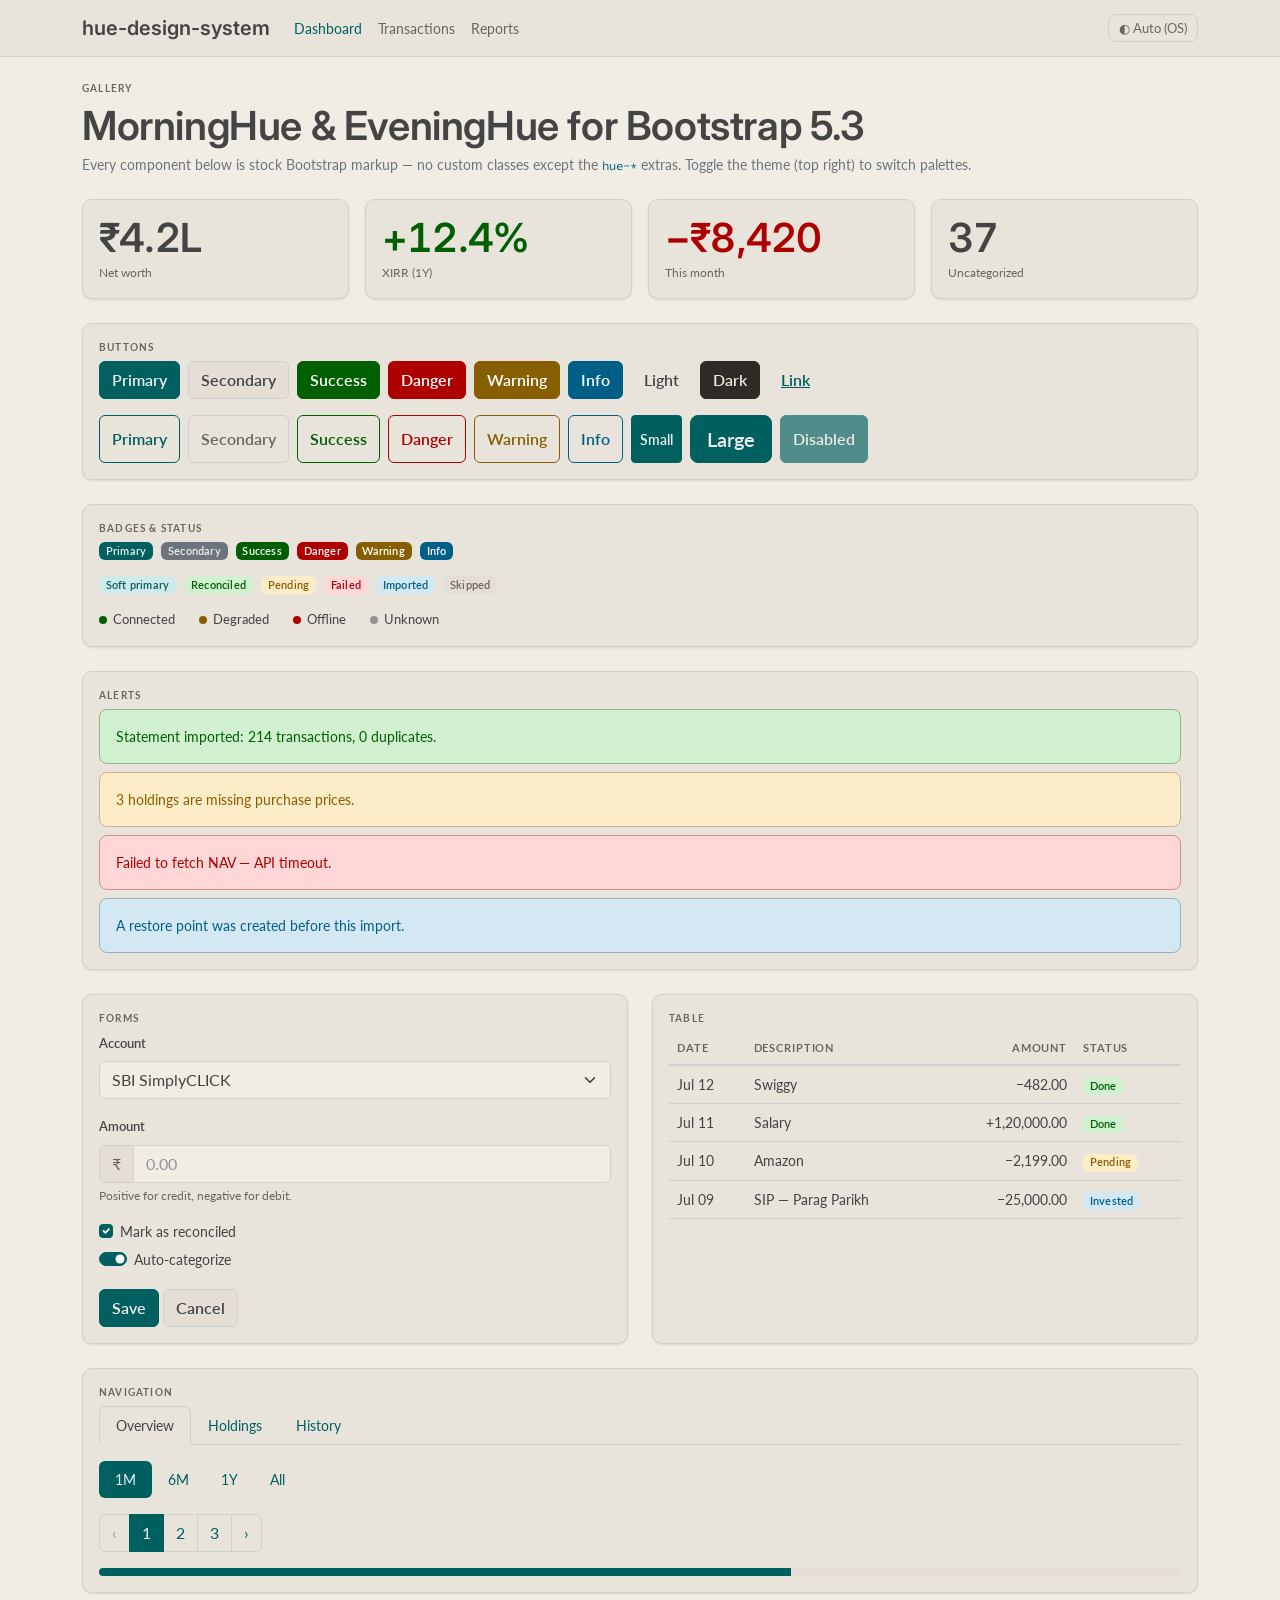
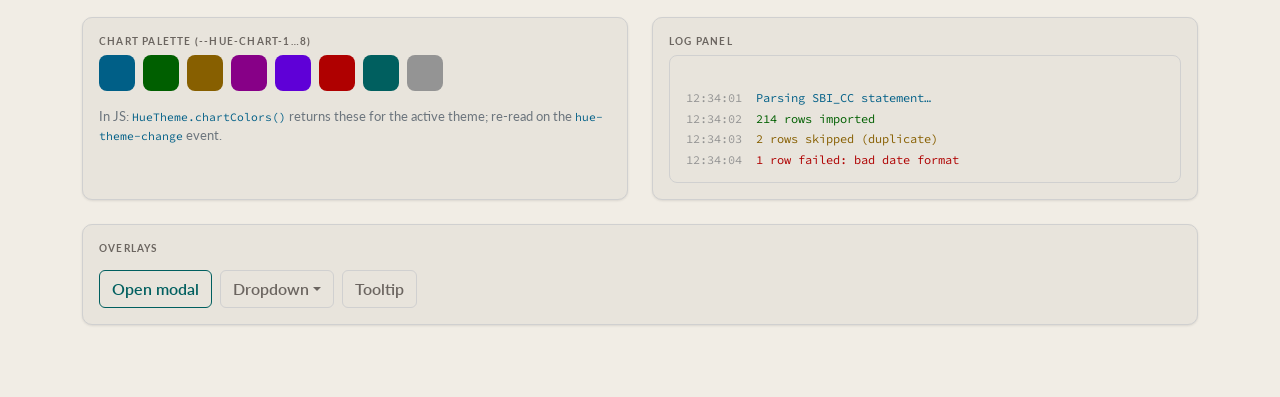
==== docs/demo.html @ 6a841408 "Initial release: MorningHue + EveningHue design system for Bootstrap 5.3 One-file re-skin (css/hue.c" ====
<!DOCTYPE html>
<html lang="en" data-bs-theme="light">
<head>
<meta charset="UTF-8">
<meta name="viewport" content="width=device-width, initial-scale=1.0">
<title>hue-design-system — component gallery</title>
<script>
  (function(){var s=localStorage.getItem("hue-theme"),d=matchMedia("(prefers-color-scheme: dark)").matches;
  document.documentElement.setAttribute("data-bs-theme",(s==="light"||s==="dark")?s:(d?"dark":"light"));})();
</script>
<link rel="preconnect" href="https://fonts.googleapis.com">
<link rel="preconnect" href="https://fonts.gstatic.com" crossorigin>
<link href="https://fonts.googleapis.com/css2?family=Inter:wght@400;500;600;700&family=Lato:wght@300;400;600;700&family=Source+Code+Pro:wght@400;500;600&display=swap" rel="stylesheet">
<link href="https://cdn.jsdelivr.net/npm/bootstrap@5.3.2/dist/css/bootstrap.min.css" rel="stylesheet">
<link rel="stylesheet" href="../css/hue.css">
</head>
<body>

<nav class="navbar navbar-expand-lg sticky-top" style="background: var(--hue-surface)">
  <div class="container">
    <a class="navbar-brand" href="#">hue-design-system</a>
    <ul class="navbar-nav me-auto">
      <li class="nav-item"><a class="nav-link active" href="#">Dashboard</a></li>
      <li class="nav-item"><a class="nav-link" href="#">Transactions</a></li>
      <li class="nav-item"><a class="nav-link" href="#">Reports</a></li>
    </ul>
    <button class="hue-theme-toggle" data-hue-toggle></button>
  </div>
</nav>

<main class="container py-4">

  <p class="hue-label">Gallery</p>
  <h1 class="mb-1">MorningHue &amp; EveningHue for Bootstrap 5.3</h1>
  <p class="text-secondary mb-4">Every component below is stock Bootstrap markup — no custom classes except the <code>hue-*</code> extras. Toggle the theme (top right) to switch palettes.</p>

  <!-- KPI stats -->
  <div class="row g-3 mb-4">
    <div class="col-6 col-md-3"><div class="card p-3 hue-stat">
      <span class="hue-stat-num">₹4.2L</span><span class="hue-stat-label">Net worth</span>
    </div></div>
    <div class="col-6 col-md-3"><div class="card p-3 hue-stat">
      <span class="hue-stat-num text-success">+12.4%</span><span class="hue-stat-label">XIRR (1Y)</span>
    </div></div>
    <div class="col-6 col-md-3"><div class="card p-3 hue-stat">
      <span class="hue-stat-num text-danger">−₹8,420</span><span class="hue-stat-label">This month</span>
    </div></div>
    <div class="col-6 col-md-3"><div class="card p-3 hue-stat">
      <span class="hue-stat-num">37</span><span class="hue-stat-label">Uncategorized</span>
    </div></div>
  </div>

  <!-- Buttons -->
  <div class="card mb-4"><div class="card-body">
    <p class="hue-label">Buttons</p>
    <div class="d-flex flex-wrap gap-2 mb-3">
      <button class="btn btn-primary">Primary</button>
      <button class="btn btn-secondary">Secondary</button>
      <button class="btn btn-success">Success</button>
      <button class="btn btn-danger">Danger</button>
      <button class="btn btn-warning">Warning</button>
      <button class="btn btn-info">Info</button>
      <button class="btn btn-light">Light</button>
      <button class="btn btn-dark">Dark</button>
      <button class="btn btn-link">Link</button>
    </div>
    <div class="d-flex flex-wrap gap-2">
      <button class="btn btn-outline-primary">Primary</button>
      <button class="btn btn-outline-secondary">Secondary</button>
      <button class="btn btn-outline-success">Success</button>
      <button class="btn btn-outline-danger">Danger</button>
      <button class="btn btn-outline-warning">Warning</button>
      <button class="btn btn-outline-info">Info</button>
      <button class="btn btn-sm btn-primary">Small</button>
      <button class="btn btn-lg btn-primary">Large</button>
      <button class="btn btn-primary" disabled>Disabled</button>
    </div>
  </div></div>

  <!-- Badges + status -->
  <div class="card mb-4"><div class="card-body">
    <p class="hue-label">Badges &amp; status</p>
    <div class="d-flex flex-wrap gap-2 align-items-center mb-3">
      <span class="badge text-bg-primary">Primary</span>
      <span class="badge text-bg-secondary">Secondary</span>
      <span class="badge text-bg-success">Success</span>
      <span class="badge text-bg-danger">Danger</span>
      <span class="badge text-bg-warning">Warning</span>
      <span class="badge text-bg-info">Info</span>
    </div>
    <div class="d-flex flex-wrap gap-2 align-items-center mb-3">
      <span class="badge badge-soft-primary">Soft primary</span>
      <span class="badge badge-soft-success">Reconciled</span>
      <span class="badge badge-soft-warning">Pending</span>
      <span class="badge badge-soft-danger">Failed</span>
      <span class="badge badge-soft-info">Imported</span>
      <span class="badge badge-soft-neutral">Skipped</span>
    </div>
    <div class="d-flex flex-wrap gap-4">
      <span class="hue-status hue-status-ok">Connected</span>
      <span class="hue-status hue-status-warn">Degraded</span>
      <span class="hue-status hue-status-error">Offline</span>
      <span class="hue-status">Unknown</span>
    </div>
  </div></div>

  <!-- Alerts -->
  <div class="card mb-4"><div class="card-body">
    <p class="hue-label">Alerts</p>
    <div class="alert alert-success mb-2">Statement imported: 214 transactions, 0 duplicates.</div>
    <div class="alert alert-warning mb-2">3 holdings are missing purchase prices.</div>
    <div class="alert alert-danger mb-2">Failed to fetch NAV — API timeout.</div>
    <div class="alert alert-info mb-0">A restore point was created before this import.</div>
  </div></div>

  <div class="row g-4 mb-4">
    <!-- Form -->
    <div class="col-md-6"><div class="card h-100"><div class="card-body">
      <p class="hue-label">Forms</p>
      <div class="mb-3">
        <label class="form-label">Account</label>
        <select class="form-select"><option>SBI SimplyCLICK</option><option>HDFC Infinia</option></select>
      </div>
      <div class="mb-3">
        <label class="form-label">Amount</label>
        <div class="input-group">
          <span class="input-group-text">₹</span>
          <input type="number" class="form-control" placeholder="0.00">
        </div>
        <div class="form-text">Positive for credit, negative for debit.</div>
      </div>
      <div class="form-check mb-1">
        <input class="form-check-input" type="checkbox" id="c1" checked><label class="form-check-label" for="c1">Mark as reconciled</label>
      </div>
      <div class="form-check form-switch mb-3">
        <input class="form-check-input" type="checkbox" id="s1" checked><label class="form-check-label" for="s1">Auto-categorize</label>
      </div>
      <button class="btn btn-primary">Save</button>
      <button class="btn btn-secondary">Cancel</button>
    </div></div></div>

    <!-- Table -->
    <div class="col-md-6"><div class="card h-100"><div class="card-body">
      <p class="hue-label">Table</p>
      <table class="table table-hover align-middle mb-0">
        <thead><tr><th>Date</th><th>Description</th><th class="text-end">Amount</th><th>Status</th></tr></thead>
        <tbody>
          <tr><td>Jul 12</td><td>Swiggy</td><td class="text-end hue-amount-neg">−482.00</td><td><span class="badge badge-soft-success">Done</span></td></tr>
          <tr><td>Jul 11</td><td>Salary</td><td class="text-end hue-amount-pos">+1,20,000.00</td><td><span class="badge badge-soft-success">Done</span></td></tr>
          <tr><td>Jul 10</td><td>Amazon</td><td class="text-end hue-amount-neg">−2,199.00</td><td><span class="badge badge-soft-warning">Pending</span></td></tr>
          <tr><td>Jul 09</td><td>SIP — Parag Parikh</td><td class="text-end hue-amount-neg">−25,000.00</td><td><span class="badge badge-soft-info">Invested</span></td></tr>
        </tbody>
      </table>
    </div></div></div>
  </div>

  <!-- Tabs / pagination / progress -->
  <div class="card mb-4"><div class="card-body">
    <p class="hue-label">Navigation</p>
    <ul class="nav nav-tabs mb-3">
      <li class="nav-item"><a class="nav-link active" href="#">Overview</a></li>
      <li class="nav-item"><a class="nav-link" href="#">Holdings</a></li>
      <li class="nav-item"><a class="nav-link" href="#">History</a></li>
    </ul>
    <ul class="nav nav-pills mb-3">
      <li class="nav-item"><a class="nav-link active" href="#">1M</a></li>
      <li class="nav-item"><a class="nav-link" href="#">6M</a></li>
      <li class="nav-item"><a class="nav-link" href="#">1Y</a></li>
      <li class="nav-item"><a class="nav-link" href="#">All</a></li>
    </ul>
    <nav><ul class="pagination mb-3">
      <li class="page-item disabled"><span class="page-link">‹</span></li>
      <li class="page-item active"><span class="page-link">1</span></li>
      <li class="page-item"><a class="page-link" href="#">2</a></li>
      <li class="page-item"><a class="page-link" href="#">3</a></li>
      <li class="page-item"><a class="page-link" href="#">›</a></li>
    </ul></nav>
    <div class="progress" style="height: 8px"><div class="progress-bar" style="width: 64%"></div></div>
  </div></div>

  <!-- Chart palette + log -->
  <div class="row g-4 mb-4">
    <div class="col-md-6"><div class="card h-100"><div class="card-body">
      <p class="hue-label">Chart palette (--hue-chart-1…8)</p>
      <div class="d-flex gap-2 mb-3" id="swatches"></div>
      <p class="text-secondary mb-0" style="font-size:.8125rem">In JS: <code>HueTheme.chartColors()</code> returns these for the active theme; re-read on the <code>hue-theme-change</code> event.</p>
    </div></div></div>
    <div class="col-md-6"><div class="card h-100"><div class="card-body">
      <p class="hue-label">Log panel</p>
      <div class="hue-log">
<span class="hue-log-dim">12:34:01</span>  <span class="hue-log-info">Parsing SBI_CC statement…</span>
<span class="hue-log-dim">12:34:02</span>  <span class="hue-log-success">214 rows imported</span>
<span class="hue-log-dim">12:34:03</span>  <span class="hue-log-warn">2 rows skipped (duplicate)</span>
<span class="hue-log-dim">12:34:04</span>  <span class="hue-log-error">1 row failed: bad date format</span></div>
    </div></div></div>
  </div>

  <!-- Modal + dropdown + toast triggers -->
  <div class="card mb-5"><div class="card-body d-flex flex-wrap gap-2 align-items-center">
    <p class="hue-label w-100">Overlays</p>
    <button class="btn btn-outline-primary" data-bs-toggle="modal" data-bs-target="#demoModal">Open modal</button>
    <div class="dropdown">
      <button class="btn btn-outline-secondary dropdown-toggle" data-bs-toggle="dropdown">Dropdown</button>
      <ul class="dropdown-menu">
        <li><a class="dropdown-item active" href="#">Edit</a></li>
        <li><a class="dropdown-item" href="#">Duplicate</a></li>
        <li><hr class="dropdown-divider"></li>
        <li><a class="dropdown-item text-danger" href="#">Delete</a></li>
      </ul>
    </div>
    <button class="btn btn-outline-secondary" data-bs-toggle="tooltip" title="A themed tooltip">Tooltip</button>
  </div></div>

</main>

<div class="modal fade" id="demoModal" tabindex="-1">
  <div class="modal-dialog"><div class="modal-content">
    <div class="modal-header"><h5 class="modal-title">Confirm import</h5>
      <button type="button" class="btn-close" data-bs-dismiss="modal"></button></div>
    <div class="modal-body">Import 214 transactions into <strong>SBI SimplyCLICK</strong>? A restore point will be created first.</div>
    <div class="modal-footer">
      <button class="btn btn-secondary" data-bs-dismiss="modal">Cancel</button>
      <button class="btn btn-primary" data-bs-dismiss="modal">Import</button>
    </div>
  </div></div>
</div>

<script src="https://cdn.jsdelivr.net/npm/bootstrap@5.3.2/dist/js/bootstrap.bundle.min.js"></script>
<script src="../js/hue-theme.js"></script>
<script>
  function drawSwatches() {
    var el = document.getElementById("swatches");
    el.innerHTML = "";
    HueTheme.chartColors().forEach(function (c) {
      var d = document.createElement("div");
      d.style.cssText = "width:36px;height:36px;border-radius:8px;background:" + c;
      d.title = c;
      el.appendChild(d);
    });
  }
  drawSwatches();
  document.addEventListener("hue-theme-change", drawSwatches);
  document.querySelectorAll('[data-bs-toggle="tooltip"]').forEach(function (el) {
    new bootstrap.Tooltip(el);
  });
</script>
</body>
</html>
---- css/hue.css ----
/*!
 * hue-design-system v1.0.0 (2026-07-14)
 * MorningHue (light) + EveningHue (dark) for Bootstrap 5.3+
 * Load AFTER bootstrap.min.css. Dark mode via <html data-bs-theme="dark">.
 * Source of truth: ~/scripts/hue-design-system — do not hand-edit app copies.
 */

/* ==========================================================================
   1. TOKENS — MorningHue (light)
   All contrast ratios WCAG-verified against #F1EDE5 / #E8E4DC.
   ========================================================================== */

:root,
[data-bs-theme="light"] {
  color-scheme: light;

  /* -- Hue palette ------------------------------------------------------- */
  --hue-bg: #f1ede5;            /* page background */
  --hue-surface: #e8e4dc;       /* card, panel, sidebar */
  --hue-hover: #e4ded6;         /* hover state, active row */
  --hue-widget: #e4e4e4;        /* popup, tooltip, modal */
  --hue-border: #d0d0d0;        /* border, divider */
  --hue-text: #444444;          /* body text — 8.34:1 AAA */
  --hue-text-2: #6b6560;        /* secondary text — 4.52:1 AA */
  --hue-text-3: #949494;        /* DECORATIVE ONLY — fails WCAG */
  --hue-on-accent: #eeeeee;     /* text on accent/dark backgrounds */

  --hue-primary: #005f5f;       /* Sea Teal — primary interactive, 6.42:1 AA */
  --hue-primary-hover: #004f4f;
  --hue-primary-active: #004343;
  --hue-primary-rgb: 0, 95, 95;
  --hue-primary-subtle: #d0eaea;
  --hue-primary-emphasis: #005f5f; /* primary as TEXT on bg/surface */
  --hue-link: #005f5f;
  --hue-link-hover: #004f4f;
  --hue-accent-2: #005f87;      /* Dark Teal — secondary accent, 6.02:1 AA */
  --hue-focus-ring: rgba(0, 95, 95, 0.25);
  --hue-selection: #afd7ff;

  --hue-success: #005f00;       /* 6.82:1 AA */
  --hue-success-hover: #004f00;
  --hue-success-rgb: 0, 95, 0;
  --hue-success-subtle: #d0f0d0;
  --hue-warning: #875f00;       /* 4.90:1 AA */
  --hue-warning-hover: #6f4e00;
  --hue-warning-rgb: 135, 95, 0;
  --hue-warning-subtle: #fdecc8;
  --hue-danger: #af0000;        /* 6.37:1 AA */
  --hue-danger-hover: #8f0000;
  --hue-danger-rgb: 175, 0, 0;
  --hue-danger-subtle: #ffd7d7;
  --hue-info: #005f87;          /* 6.02:1 AA */
  --hue-info-hover: #004f70;
  --hue-info-rgb: 0, 95, 135;
  --hue-info-subtle: #d3e8f2;
  --hue-on-semantic: #ffffff;   /* text on semantic solid buttons/badges */

  /* -- Charts (categorical, in draw order) ------------------------------- */
  --hue-chart-1: #005f87;
  --hue-chart-2: #005f00;
  --hue-chart-3: #875f00;
  --hue-chart-4: #870087;
  --hue-chart-5: #5f00d7;
  --hue-chart-6: #af0000;
  --hue-chart-7: #005f5f;
  --hue-chart-8: #949494;
  --hue-chart-grid: #ddd8d0;    /* gridlines — quieter than --hue-border */

  /* -- Elevation ---------------------------------------------------------- */
  --hue-shadow-sm: 0 1px 3px rgba(0, 0, 0, 0.06), 0 1px 2px rgba(0, 0, 0, 0.04);
  --hue-shadow-md: 0 4px 12px rgba(0, 0, 0, 0.08), 0 1px 4px rgba(0, 0, 0, 0.04);
  --hue-shadow-lg: 0 8px 24px rgba(0, 0, 0, 0.10), 0 2px 8px rgba(0, 0, 0, 0.05);
}

/* ==========================================================================
   2. TOKENS — EveningHue (dark)
   All contrast ratios WCAG-verified against #262320 / #2E2B27.
   ========================================================================== */

[data-bs-theme="dark"] {
  color-scheme: dark;

  --hue-bg: #262320;            /* warm dark charcoal */
  --hue-surface: #2e2b27;
  --hue-hover: #33302b;
  --hue-widget: #3a362f;
  --hue-border: #3a362f;
  --hue-text: #d7d0c5;          /* 10.21:1 AAA */
  --hue-text-2: #a39c90;        /* 5.74:1 AA — web-only token */
  --hue-text-3: #5c564e;        /* DECORATIVE ONLY — fails WCAG */
  --hue-on-accent: #ede7dc;

  --hue-primary: #005faf;       /* EveningHue UI accent — on-accent text 5.24:1 AA */
  --hue-primary-hover: #1b6fbd;
  --hue-primary-active: #2e7cc7;
  --hue-primary-rgb: 0, 95, 175;
  --hue-primary-subtle: #1f3145;
  --hue-primary-emphasis: #93b2e0; /* #005faf is a fill, not a text color on dark */
  --hue-link: #93b2e0;          /* Steel Blue — 7.21:1 AAA */
  --hue-link-hover: #a9c4e9;
  --hue-accent-2: #8fb3f2;      /* Soft Blue */
  --hue-focus-ring: rgba(147, 178, 224, 0.35);
  --hue-selection: #3a4d68;

  --hue-success: #93c27e;       /* 7.63:1 AAA; dark text on solid 7.63:1 */
  --hue-success-hover: #a3cd91;
  --hue-success-rgb: 147, 194, 126;
  --hue-success-subtle: #2c3626;
  --hue-warning: #d9a854;       /* 7.20:1 AAA */
  --hue-warning-hover: #e0b56d;
  --hue-warning-rgb: 217, 168, 84;
  --hue-warning-subtle: #3d3421;
  --hue-danger: #ef8073;        /* 5.96:1 AA */
  --hue-danger-hover: #f29489;
  --hue-danger-rgb: 239, 128, 115;
  --hue-danger-subtle: #432b27;
  --hue-info: #7fc0d8;          /* 7.77:1 AAA */
  --hue-info-hover: #94cbdf;
  --hue-info-rgb: 127, 192, 216;
  --hue-info-subtle: #24343a;
  --hue-on-semantic: #262320;   /* dark text on pastel semantic solids */

  --hue-chart-1: #8fb3f2;
  --hue-chart-2: #72c5b4;
  --hue-chart-3: #d9a854;
  --hue-chart-4: #e58fb0;
  --hue-chart-5: #cfa0f0;
  --hue-chart-6: #ef8073;
  --hue-chart-7: #7fc0d8;
  --hue-chart-8: #93c27e;
  --hue-chart-grid: #33302b;

  --hue-shadow-sm: 0 1px 3px rgba(0, 0, 0, 0.30), 0 1px 2px rgba(0, 0, 0, 0.24);
  --hue-shadow-md: 0 4px 12px rgba(0, 0, 0, 0.38), 0 1px 4px rgba(0, 0, 0, 0.24);
  --hue-shadow-lg: 0 8px 24px rgba(0, 0, 0, 0.45), 0 2px 8px rgba(0, 0, 0, 0.28);
}

/* ==========================================================================
   3. BOOTSTRAP ROOT VARIABLE REMAP (both modes — resolves via --hue-*)
   ========================================================================== */

:root,
[data-bs-theme="light"],
[data-bs-theme="dark"] {
  /* body & text */
  --bs-body-bg: var(--hue-bg);
  --bs-body-color: var(--hue-text);
  --bs-emphasis-color: var(--hue-text);
  --bs-secondary-color: var(--hue-text-2);      /* .text-secondary, muted text */
  --bs-secondary-bg: var(--hue-surface);        /* .bg-secondary-subtle contexts */
  --bs-tertiary-color: var(--hue-text-2);
  --bs-tertiary-bg: var(--hue-hover);
  --bs-heading-color: var(--hue-text);
  --bs-border-color: var(--hue-border);
  --bs-border-color-translucent: var(--hue-border);

  /* links */
  --bs-link-color: var(--hue-link);
  --bs-link-hover-color: var(--hue-link-hover);
  --bs-code-color: var(--hue-accent-2);
  --bs-highlight-bg: var(--hue-selection);

  /* theme colors (drive .bg-*, .text-bg-*, .border-*, badges) */
  --bs-primary: var(--hue-primary);
  --bs-primary-rgb: var(--hue-primary-rgb);
  --bs-primary-text-emphasis: var(--hue-primary-emphasis);
  --bs-primary-bg-subtle: var(--hue-primary-subtle);
  --bs-primary-border-subtle: color-mix(in srgb, var(--hue-primary) 40%, var(--hue-bg));
  --bs-secondary: var(--hue-text-2);
  --bs-secondary-text-emphasis: var(--hue-text-2);
  --bs-secondary-bg-subtle: var(--hue-hover);
  --bs-secondary-border-subtle: var(--hue-border);
  --bs-success: var(--hue-success);
  --bs-success-rgb: var(--hue-success-rgb);
  --bs-success-text-emphasis: var(--hue-success);
  --bs-success-bg-subtle: var(--hue-success-subtle);
  --bs-success-border-subtle: color-mix(in srgb, var(--hue-success) 40%, var(--hue-bg));
  --bs-danger: var(--hue-danger);
  --bs-danger-rgb: var(--hue-danger-rgb);
  --bs-danger-text-emphasis: var(--hue-danger);
  --bs-danger-bg-subtle: var(--hue-danger-subtle);
  --bs-danger-border-subtle: color-mix(in srgb, var(--hue-danger) 40%, var(--hue-bg));
  --bs-warning: var(--hue-warning);
  --bs-warning-rgb: var(--hue-warning-rgb);
  --bs-warning-text-emphasis: var(--hue-warning);
  --bs-warning-bg-subtle: var(--hue-warning-subtle);
  --bs-warning-border-subtle: color-mix(in srgb, var(--hue-warning) 40%, var(--hue-bg));
  --bs-info: var(--hue-info);
  --bs-info-rgb: var(--hue-info-rgb);
  --bs-info-text-emphasis: var(--hue-info);
  --bs-info-bg-subtle: var(--hue-info-subtle);
  --bs-info-border-subtle: color-mix(in srgb, var(--hue-info) 40%, var(--hue-bg));
  --bs-light: var(--hue-surface);
  --bs-light-rgb: 232, 228, 220;
  --bs-dark: #2e2b27;
  --bs-dark-rgb: 46, 43, 39;

  /* focus & validation */
  --bs-focus-ring-color: var(--hue-focus-ring);
  --bs-form-valid-color: var(--hue-success);
  --bs-form-valid-border-color: var(--hue-success);
  --bs-form-invalid-color: var(--hue-danger);
  --bs-form-invalid-border-color: var(--hue-danger);

  /* typography */
  --bs-body-font-family: 'Lato', system-ui, -apple-system, sans-serif;
  --bs-font-monospace: 'Source Code Pro', 'Fira Code', 'Consolas', monospace;
  --hue-font-display: 'Inter', system-ui, -apple-system, sans-serif;
  --hue-font-body: var(--bs-body-font-family);
  --hue-font-mono: var(--bs-font-monospace);
  --bs-body-font-size: 0.875rem;                /* 14px base, per MorningHue */
}

/* dark-mode rgb variants that differ from light */
[data-bs-theme="dark"] {
  --bs-body-bg-rgb: 38, 35, 32;
  --bs-body-color-rgb: 215, 208, 197;
  --bs-light: #3a362f;
  --bs-light-rgb: 58, 54, 47;
  --bs-dark: #211e1b;
  --bs-dark-rgb: 33, 30, 27;
}
[data-bs-theme="light"],
:root {
  --bs-body-bg-rgb: 241, 237, 229;
  --bs-body-color-rgb: 68, 68, 68;
}

/* ==========================================================================
   4. BASE ELEMENT STYLING
   ========================================================================== */

body {
  background-color: var(--bs-body-bg);
  color: var(--bs-body-color);
}

h1, h2, h3, h4, h5, h6,
.h1, .h2, .h3, .h4, .h5, .h6,
.display-1, .display-2, .display-3, .display-4, .display-5, .display-6 {
  font-family: var(--hue-font-display);
  font-weight: 600;
  letter-spacing: -0.01em;
}

::selection {
  background: var(--hue-selection);
  color: var(--hue-text);
}

:focus-visible {
  outline: 2px solid var(--hue-primary);
  outline-offset: 2px;
}

a {
  text-decoration: none;
}
a:hover {
  text-decoration: underline;
}

code, kbd, pre, samp {
  font-family: var(--hue-font-mono);
}

/* thin warm scrollbars (WebKit) */
::-webkit-scrollbar { width: 10px; height: 10px; }
::-webkit-scrollbar-track { background: transparent; }
::-webkit-scrollbar-thumb {
  background: var(--hue-border);
  border-radius: 5px;
  border: 2px solid var(--hue-bg);
}

/* ==========================================================================
   5. BOOTSTRAP COMPONENT OVERRIDES
   Bootstrap bakes hex values into per-component vars at compile time,
   so each variant is re-pointed at the hue tokens (works in both modes).
   ========================================================================== */

/* -- Buttons --------------------------------------------------------------- */
.btn {
  --bs-btn-font-family: var(--hue-font-body);
  --bs-btn-font-weight: 600;
  --bs-btn-focus-box-shadow: 0 0 0 0.25rem var(--hue-focus-ring);
}

.btn-primary {
  --bs-btn-color: var(--hue-on-accent);
  --bs-btn-bg: var(--hue-primary);
  --bs-btn-border-color: var(--hue-primary);
  --bs-btn-hover-color: var(--hue-on-accent);
  --bs-btn-hover-bg: var(--hue-primary-hover);
  --bs-btn-hover-border-color: var(--hue-primary-hover);
  --bs-btn-active-color: var(--hue-on-accent);
  --bs-btn-active-bg: var(--hue-primary-active);
  --bs-btn-active-border-color: var(--hue-primary-active);
  --bs-btn-disabled-color: var(--hue-on-accent);
  --bs-btn-disabled-bg: var(--hue-primary);
  --bs-btn-disabled-border-color: var(--hue-primary);
}

/* Secondary = quiet neutral (surface + border), the MorningHue cancel button */
.btn-secondary {
  --bs-btn-color: var(--hue-text);
  --bs-btn-bg: var(--hue-hover);
  --bs-btn-border-color: var(--hue-border);
  --bs-btn-hover-color: var(--hue-text);
  --bs-btn-hover-bg: var(--hue-widget);
  --bs-btn-hover-border-color: var(--hue-text-3);
  --bs-btn-active-color: var(--hue-text);
  --bs-btn-active-bg: var(--hue-widget);
  --bs-btn-active-border-color: var(--hue-text-3);
  --bs-btn-disabled-color: var(--hue-text-2);
  --bs-btn-disabled-bg: var(--hue-hover);
  --bs-btn-disabled-border-color: var(--hue-border);
}

.btn-success {
  --bs-btn-color: var(--hue-on-semantic);
  --bs-btn-bg: var(--hue-success);
  --bs-btn-border-color: var(--hue-success);
  --bs-btn-hover-color: var(--hue-on-semantic);
  --bs-btn-hover-bg: var(--hue-success-hover);
  --bs-btn-hover-border-color: var(--hue-success-hover);
  --bs-btn-active-color: var(--hue-on-semantic);
  --bs-btn-active-bg: var(--hue-success-hover);
  --bs-btn-active-border-color: var(--hue-success-hover);
  --bs-btn-disabled-color: var(--hue-on-semantic);
  --bs-btn-disabled-bg: var(--hue-success);
  --bs-btn-disabled-border-color: var(--hue-success);
}

.btn-danger {
  --bs-btn-color: var(--hue-on-semantic);
  --bs-btn-bg: var(--hue-danger);
  --bs-btn-border-color: var(--hue-danger);
  --bs-btn-hover-color: var(--hue-on-semantic);
  --bs-btn-hover-bg: var(--hue-danger-hover);
  --bs-btn-hover-border-color: var(--hue-danger-hover);
  --bs-btn-active-color: var(--hue-on-semantic);
  --bs-btn-active-bg: var(--hue-danger-hover);
  --bs-btn-active-border-color: var(--hue-danger-hover);
  --bs-btn-disabled-color: var(--hue-on-semantic);
  --bs-btn-disabled-bg: var(--hue-danger);
  --bs-btn-disabled-border-color: var(--hue-danger);
}

.btn-warning {
  --bs-btn-color: var(--hue-on-semantic);
  --bs-btn-bg: var(--hue-warning);
  --bs-btn-border-color: var(--hue-warning);
  --bs-btn-hover-color: var(--hue-on-semantic);
  --bs-btn-hover-bg: var(--hue-warning-hover);
  --bs-btn-hover-border-color: var(--hue-warning-hover);
  --bs-btn-active-color: var(--hue-on-semantic);
  --bs-btn-active-bg: var(--hue-warning-hover);
  --bs-btn-active-border-color: var(--hue-warning-hover);
  --bs-btn-disabled-color: var(--hue-on-semantic);
  --bs-btn-disabled-bg: var(--hue-warning);
  --bs-btn-disabled-border-color: var(--hue-warning);
}

.btn-info {
  --bs-btn-color: var(--hue-on-semantic);
  --bs-btn-bg: var(--hue-info);
  --bs-btn-border-color: var(--hue-info);
  --bs-btn-hover-color: var(--hue-on-semantic);
  --bs-btn-hover-bg: var(--hue-info-hover);
  --bs-btn-hover-border-color: var(--hue-info-hover);
  --bs-btn-active-color: var(--hue-on-semantic);
  --bs-btn-active-bg: var(--hue-info-hover);
  --bs-btn-active-border-color: var(--hue-info-hover);
  --bs-btn-disabled-color: var(--hue-on-semantic);
  --bs-btn-disabled-bg: var(--hue-info);
  --bs-btn-disabled-border-color: var(--hue-info);
}

.btn-light {
  --bs-btn-color: var(--hue-text);
  --bs-btn-bg: var(--hue-surface);
  --bs-btn-border-color: var(--hue-surface);
  --bs-btn-hover-color: var(--hue-text);
  --bs-btn-hover-bg: var(--hue-hover);
  --bs-btn-hover-border-color: var(--hue-hover);
  --bs-btn-active-color: var(--hue-text);
  --bs-btn-active-bg: var(--hue-hover);
  --bs-btn-active-border-color: var(--hue-hover);
}

.btn-dark {
  --bs-btn-color: #ede7dc;
  --bs-btn-bg: #2e2b27;
  --bs-btn-border-color: #2e2b27;
  --bs-btn-hover-color: #ede7dc;
  --bs-btn-hover-bg: #3a362f;
  --bs-btn-hover-border-color: #3a362f;
  --bs-btn-active-color: #ede7dc;
  --bs-btn-active-bg: #3a362f;
  --bs-btn-active-border-color: #3a362f;
}

.btn-outline-primary {
  --bs-btn-color: var(--hue-primary-emphasis);
  --bs-btn-border-color: var(--hue-primary-emphasis);
  --bs-btn-hover-color: var(--hue-on-accent);
  --bs-btn-hover-bg: var(--hue-primary);
  --bs-btn-hover-border-color: var(--hue-primary);
  --bs-btn-active-color: var(--hue-on-accent);
  --bs-btn-active-bg: var(--hue-primary);
  --bs-btn-active-border-color: var(--hue-primary);
  --bs-btn-disabled-color: var(--hue-primary-emphasis);
  --bs-btn-disabled-border-color: var(--hue-primary-emphasis);
}

.btn-outline-secondary {
  --bs-btn-color: var(--hue-text-2);
  --bs-btn-border-color: var(--hue-border);
  --bs-btn-hover-color: var(--hue-text);
  --bs-btn-hover-bg: var(--hue-hover);
  --bs-btn-hover-border-color: var(--hue-border);
  --bs-btn-active-color: var(--hue-text);
  --bs-btn-active-bg: var(--hue-hover);
  --bs-btn-active-border-color: var(--hue-border);
  --bs-btn-disabled-color: var(--hue-text-2);
  --bs-btn-disabled-border-color: var(--hue-border);
}

.btn-outline-success {
  --bs-btn-color: var(--hue-success);
  --bs-btn-border-color: var(--hue-success);
  --bs-btn-hover-color: var(--hue-on-semantic);
  --bs-btn-hover-bg: var(--hue-success);
  --bs-btn-hover-border-color: var(--hue-success);
  --bs-btn-active-color: var(--hue-on-semantic);
  --bs-btn-active-bg: var(--hue-success);
  --bs-btn-active-border-color: var(--hue-success);
  --bs-btn-disabled-color: var(--hue-success);
  --bs-btn-disabled-border-color: var(--hue-success);
}

.btn-outline-danger {
  --bs-btn-color: var(--hue-danger);
  --bs-btn-border-color: var(--hue-danger);
  --bs-btn-hover-color: var(--hue-on-semantic);
  --bs-btn-hover-bg: var(--hue-danger);
  --bs-btn-hover-border-color: var(--hue-danger);
  --bs-btn-active-color: var(--hue-on-semantic);
  --bs-btn-active-bg: var(--hue-danger);
  --bs-btn-active-border-color: var(--hue-danger);
  --bs-btn-disabled-color: var(--hue-danger);
  --bs-btn-disabled-border-color: var(--hue-danger);
}

.btn-outline-warning {
  --bs-btn-color: var(--hue-warning);
  --bs-btn-border-color: var(--hue-warning);
  --bs-btn-hover-color: var(--hue-on-semantic);
  --bs-btn-hover-bg: var(--hue-warning);
  --bs-btn-hover-border-color: var(--hue-warning);
  --bs-btn-active-color: var(--hue-on-semantic);
  --bs-btn-active-bg: var(--hue-warning);
  --bs-btn-active-border-color: var(--hue-warning);
  --bs-btn-disabled-color: var(--hue-warning);
  --bs-btn-disabled-border-color: var(--hue-warning);
}

.btn-outline-info {
  --bs-btn-color: var(--hue-info);
  --bs-btn-border-color: var(--hue-info);
  --bs-btn-hover-color: var(--hue-on-semantic);
  --bs-btn-hover-bg: var(--hue-info);
  --bs-btn-hover-border-color: var(--hue-info);
  --bs-btn-active-color: var(--hue-on-semantic);
  --bs-btn-active-bg: var(--hue-info);
  --bs-btn-active-border-color: var(--hue-info);
  --bs-btn-disabled-color: var(--hue-info);
  --bs-btn-disabled-border-color: var(--hue-info);
}

.btn-link {
  --bs-btn-color: var(--hue-link);
  --bs-btn-hover-color: var(--hue-link-hover);
  --bs-btn-active-color: var(--hue-link-hover);
}

/* -- Cards ------------------------------------------------------------------ */
.card {
  --bs-card-bg: var(--hue-surface);
  --bs-card-border-color: var(--hue-border);
  --bs-card-cap-bg: transparent;
  --bs-card-border-radius: 10px;
  --bs-card-inner-border-radius: 9px;
  box-shadow: var(--hue-shadow-sm);
}
.card-header {
  border-bottom-color: var(--hue-border);
}
.card-footer {
  border-top-color: var(--hue-border);
}

/* -- Navbar ------------------------------------------------------------------ */
.navbar {
  --bs-navbar-color: var(--hue-text-2);
  --bs-navbar-hover-color: var(--hue-text);
  --bs-navbar-active-color: var(--hue-primary-emphasis);
  --bs-navbar-brand-color: var(--hue-text);
  --bs-navbar-brand-hover-color: var(--hue-primary-emphasis);
  border-bottom: 1px solid var(--hue-border);
}
.navbar .navbar-brand {
  font-family: var(--hue-font-display);
  font-weight: 600;
}
/* legacy navbar-dark / bg-dark combos become EveningHue-toned in both modes */
.navbar-dark, .navbar[data-bs-theme="dark"] {
  --bs-navbar-color: #a39c90;
  --bs-navbar-hover-color: #d7d0c5;
  --bs-navbar-active-color: #93b2e0;
  --bs-navbar-brand-color: #ede7dc;
  --bs-navbar-brand-hover-color: #93b2e0;
}

/* -- Nav tabs / pills --------------------------------------------------------- */
.nav {
  --bs-nav-link-color: var(--hue-link);
  --bs-nav-link-hover-color: var(--hue-link-hover);
}
.nav-tabs {
  --bs-nav-tabs-border-color: var(--hue-border);
  --bs-nav-tabs-link-hover-border-color: var(--hue-hover) var(--hue-hover) var(--hue-border);
  --bs-nav-tabs-link-active-color: var(--hue-text);
  --bs-nav-tabs-link-active-bg: var(--hue-surface);
  --bs-nav-tabs-link-active-border-color: var(--hue-border) var(--hue-border) var(--hue-surface);
}
.nav-pills {
  --bs-nav-pills-link-active-color: var(--hue-on-accent);
  --bs-nav-pills-link-active-bg: var(--hue-primary);
}

/* -- Dropdowns ----------------------------------------------------------------- */
.dropdown-menu {
  --bs-dropdown-bg: var(--hue-widget);
  --bs-dropdown-color: var(--hue-text);
  --bs-dropdown-border-color: var(--hue-border);
  --bs-dropdown-link-color: var(--hue-text);
  --bs-dropdown-link-hover-color: var(--hue-text);
  --bs-dropdown-link-hover-bg: var(--hue-hover);
  --bs-dropdown-link-active-color: var(--hue-on-accent);
  --bs-dropdown-link-active-bg: var(--hue-primary);
  --bs-dropdown-divider-bg: var(--hue-border);
  box-shadow: var(--hue-shadow-md);
}

/* -- Forms ------------------------------------------------------------------------ */
.form-control, .form-select {
  background-color: var(--hue-bg);
  border-color: var(--hue-border);
  color: var(--hue-text);
}
.form-control:focus, .form-select:focus {
  background-color: var(--hue-bg);
  border-color: var(--hue-primary);
  color: var(--hue-text);
  box-shadow: 0 0 0 0.25rem var(--hue-focus-ring);
}
.form-control::placeholder {
  color: var(--hue-text-3);
}
.form-check-input {
  background-color: var(--hue-bg);
  border-color: var(--hue-border);
}
.form-check-input:checked {
  background-color: var(--hue-primary);
  border-color: var(--hue-primary);
}
.form-check-input:focus {
  border-color: var(--hue-primary);
  box-shadow: 0 0 0 0.25rem var(--hue-focus-ring);
}
.form-range::-webkit-slider-thumb {
  background-color: var(--hue-primary);
}
.form-range::-moz-range-thumb {
  background-color: var(--hue-primary);
}
.input-group-text {
  background-color: var(--hue-hover);
  border-color: var(--hue-border);
  color: var(--hue-text-2);
}
.form-label {
  color: var(--hue-text);
  font-weight: 600;
  font-size: 0.8125rem;
}
.form-text {
  color: var(--hue-text-2);
}

/* -- Tables --------------------------------------------------------------------------- */
.table {
  --bs-table-bg: transparent;
  --bs-table-color: var(--hue-text);
  --bs-table-border-color: var(--hue-border);
  --bs-table-striped-bg: rgba(var(--bs-body-color-rgb), 0.03);
  --bs-table-striped-color: var(--hue-text);
  --bs-table-hover-bg: var(--hue-hover);
  --bs-table-hover-color: var(--hue-text);
  font-variant-numeric: tabular-nums;
}
.table thead th {
  font-family: var(--hue-font-body);
  font-size: 0.6875rem;
  font-weight: 700;
  text-transform: uppercase;
  letter-spacing: 0.08em;
  color: var(--hue-text-2);
  border-bottom: 2px solid var(--hue-border);
}

/* -- Pagination ------------------------------------------------------------------------- */
.pagination {
  --bs-pagination-color: var(--hue-link);
  --bs-pagination-bg: var(--hue-surface);
  --bs-pagination-border-color: var(--hue-border);
  --bs-pagination-hover-color: var(--hue-link-hover);
  --bs-pagination-hover-bg: var(--hue-hover);
  --bs-pagination-hover-border-color: var(--hue-border);
  --bs-pagination-focus-color: var(--hue-link-hover);
  --bs-pagination-focus-bg: var(--hue-hover);
  --bs-pagination-focus-box-shadow: 0 0 0 0.25rem var(--hue-focus-ring);
  --bs-pagination-active-color: var(--hue-on-accent);
  --bs-pagination-active-bg: var(--hue-primary);
  --bs-pagination-active-border-color: var(--hue-primary);
  --bs-pagination-disabled-color: var(--hue-text-3);
  --bs-pagination-disabled-bg: var(--hue-surface);
  --bs-pagination-disabled-border-color: var(--hue-border);
}

/* -- List group ----------------------------------------------------------------------------- */
.list-group {
  --bs-list-group-bg: var(--hue-surface);
  --bs-list-group-color: var(--hue-text);
  --bs-list-group-border-color: var(--hue-border);
  --bs-list-group-action-hover-bg: var(--hue-hover);
  --bs-list-group-action-hover-color: var(--hue-text);
  --bs-list-group-action-active-bg: var(--hue-hover);
  --bs-list-group-action-active-color: var(--hue-text);
  --bs-list-group-active-bg: var(--hue-primary);
  --bs-list-group-active-border-color: var(--hue-primary);
  --bs-list-group-active-color: var(--hue-on-accent);
}

/* -- Modal / Offcanvas / Toast / Popover / Tooltip ----------------------------------------------- */
.modal {
  --bs-modal-bg: var(--hue-bg);
  --bs-modal-border-color: var(--hue-border);
  --bs-modal-header-border-color: var(--hue-border);
  --bs-modal-footer-border-color: var(--hue-border);
  --bs-modal-box-shadow: var(--hue-shadow-lg);
}
.offcanvas, .offcanvas-lg, .offcanvas-md, .offcanvas-sm, .offcanvas-xl, .offcanvas-xxl {
  --bs-offcanvas-bg: var(--hue-bg);
  --bs-offcanvas-border-color: var(--hue-border);
}
.toast {
  --bs-toast-bg: var(--hue-widget);
  --bs-toast-color: var(--hue-text);
  --bs-toast-border-color: var(--hue-border);
  --bs-toast-header-bg: var(--hue-widget);
  --bs-toast-header-color: var(--hue-text-2);
  --bs-toast-header-border-color: var(--hue-border);
  box-shadow: var(--hue-shadow-md);
}
.popover {
  --bs-popover-bg: var(--hue-widget);
  --bs-popover-border-color: var(--hue-border);
  --bs-popover-body-color: var(--hue-text);
  --bs-popover-header-bg: var(--hue-widget);
  --bs-popover-header-color: var(--hue-text);
}
.tooltip {
  --bs-tooltip-bg: #2e2b27;
  --bs-tooltip-color: #ede7dc;
}
[data-bs-theme="dark"] .tooltip {
  --bs-tooltip-bg: #d7d0c5;
  --bs-tooltip-color: #262320;
}

/* -- Progress / Spinner --------------------------------------------------------------------------- */
.progress {
  --bs-progress-bg: var(--hue-hover);
  --bs-progress-bar-bg: var(--hue-primary);
  --bs-progress-bar-color: var(--hue-on-accent);
}
.spinner-border, .spinner-grow {
  color: var(--hue-primary-emphasis);
}

/* -- Accordion --------------------------------------------------------------------------------------- */
.accordion {
  --bs-accordion-bg: var(--hue-surface);
  --bs-accordion-color: var(--hue-text);
  --bs-accordion-border-color: var(--hue-border);
  --bs-accordion-btn-color: var(--hue-text);
  --bs-accordion-btn-bg: var(--hue-surface);
  --bs-accordion-active-color: var(--hue-primary-emphasis);
  --bs-accordion-active-bg: var(--hue-primary-subtle);
  --bs-accordion-btn-focus-box-shadow: 0 0 0 0.25rem var(--hue-focus-ring);
}

/* -- Breadcrumb ---------------------------------------------------------------------------------------- */
.breadcrumb {
  --bs-breadcrumb-divider-color: var(--hue-text-3);
  --bs-breadcrumb-item-active-color: var(--hue-text-2);
}

/* -- Badges (via .text-bg-* which use the remapped --bs-*-rgb) ------------------------------------------- */
.badge {
  font-weight: 600;
  letter-spacing: 0.02em;
}
.text-bg-primary { color: var(--hue-on-accent) !important; }
.text-bg-success, .text-bg-danger, .text-bg-warning, .text-bg-info {
  color: var(--hue-on-semantic) !important;
}
.text-bg-secondary { color: var(--hue-on-accent) !important; }
[data-bs-theme="dark"] .text-bg-secondary { color: var(--hue-bg) !important; }
.text-bg-light { color: var(--hue-text) !important; }
.text-bg-dark { color: #ede7dc !important; }

/* soft badges — preferred for tables/status (MorningHue chip style) */
.badge-soft-primary { background: var(--hue-primary-subtle); color: var(--hue-primary-emphasis); }
.badge-soft-success { background: var(--hue-success-subtle); color: var(--hue-success); }
.badge-soft-warning { background: var(--hue-warning-subtle); color: var(--hue-warning); }
.badge-soft-danger  { background: var(--hue-danger-subtle);  color: var(--hue-danger); }
.badge-soft-info    { background: var(--hue-info-subtle);    color: var(--hue-info); }
.badge-soft-neutral { background: var(--hue-hover); color: var(--hue-text-2); }

/* -- Alerts (5.3 alerts read the remapped *-bg-subtle / *-text-emphasis vars) ------------------------------ */
.alert {
  --bs-alert-border-radius: 8px;
}

/* -- Close button, hr, misc ---------------------------------------------------------------------------------- */
[data-bs-theme="dark"] .btn-close {
  filter: invert(1) grayscale(100%) brightness(200%);
}
hr {
  border-color: var(--hue-border);
  opacity: 1;
}

/* ==========================================================================
   6. HUE EXTRA COMPONENTS (beyond Bootstrap)
   ========================================================================== */

/* overline section label */
.hue-label {
  font-size: 0.625rem;
  font-weight: 700;
  text-transform: uppercase;
  letter-spacing: 0.12em;
  color: var(--hue-text-2);
  margin-bottom: 0.375rem;
}

/* KPI stat block */
.hue-stat .hue-stat-num {
  display: block;
  font-family: var(--hue-font-display);
  font-size: 2.5rem;
  font-weight: 600;
  line-height: 1.1;
  letter-spacing: -0.02em;
  color: var(--hue-text);
  font-variant-numeric: tabular-nums;
}
.hue-stat .hue-stat-label {
  display: block;
  font-size: 0.75rem;
  color: var(--hue-text-2);
  margin-top: 0.25rem;
}
.hue-stat-num.text-success { color: var(--hue-success) !important; }
.hue-stat-num.text-danger  { color: var(--hue-danger) !important; }

/* log / terminal panel */
.hue-log {
  font-family: var(--hue-font-mono);
  font-size: 0.75rem;
  line-height: 1.7;
  background: var(--hue-surface);
  border: 1px solid var(--hue-border);
  border-radius: 8px;
  padding: 12px 16px;
  white-space: pre-wrap;
}
.hue-log span { display: inline; }
.hue-log .hue-log-dim     { color: var(--hue-text-3); }
.hue-log .hue-log-info    { color: var(--hue-accent-2); }
.hue-log .hue-log-success { color: var(--hue-success); }
.hue-log .hue-log-warn    { color: var(--hue-warning); }
.hue-log .hue-log-error   { color: var(--hue-danger); }

/* status dot */
.hue-status { display: inline-flex; align-items: center; gap: 6px; font-size: 0.8125rem; }
.hue-status::before {
  content: "";
  width: 8px; height: 8px; border-radius: 50%;
  background: var(--hue-text-3);
}
.hue-status-ok::before      { background: var(--hue-success); }
.hue-status-warn::before    { background: var(--hue-warning); }
.hue-status-error::before   { background: var(--hue-danger); }

/* money semantics for finance apps */
.hue-amount-pos { color: var(--hue-success); font-variant-numeric: tabular-nums; }
.hue-amount-neg { color: var(--hue-danger);  font-variant-numeric: tabular-nums; }

/* theme toggle button (used by hue-theme.js markup) */
.hue-theme-toggle {
  background: transparent;
  border: 1px solid var(--hue-border);
  border-radius: 8px;
  color: var(--hue-text-2);
  padding: 4px 10px;
  font-size: 0.8125rem;
  line-height: 1.4;
  cursor: pointer;
}
.hue-theme-toggle:hover {
  background: var(--hue-hover);
  color: var(--hue-text);
}
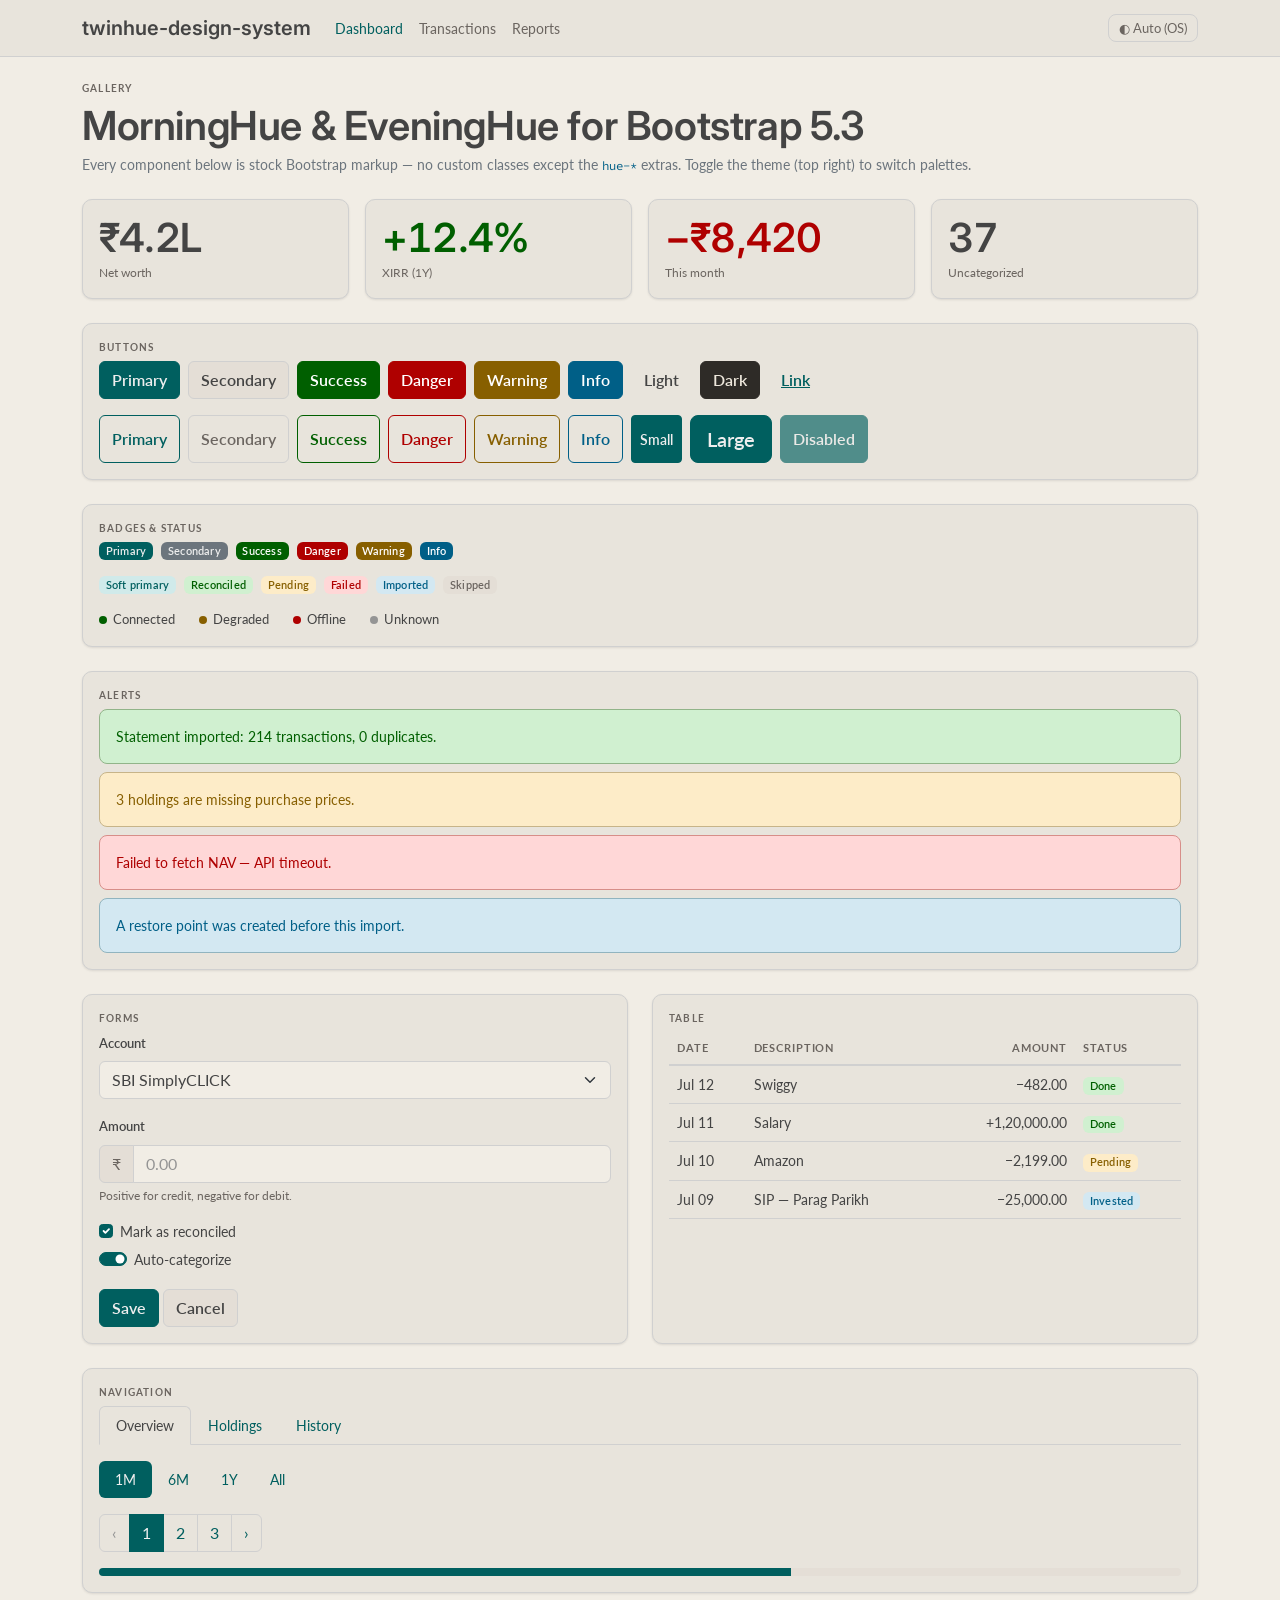
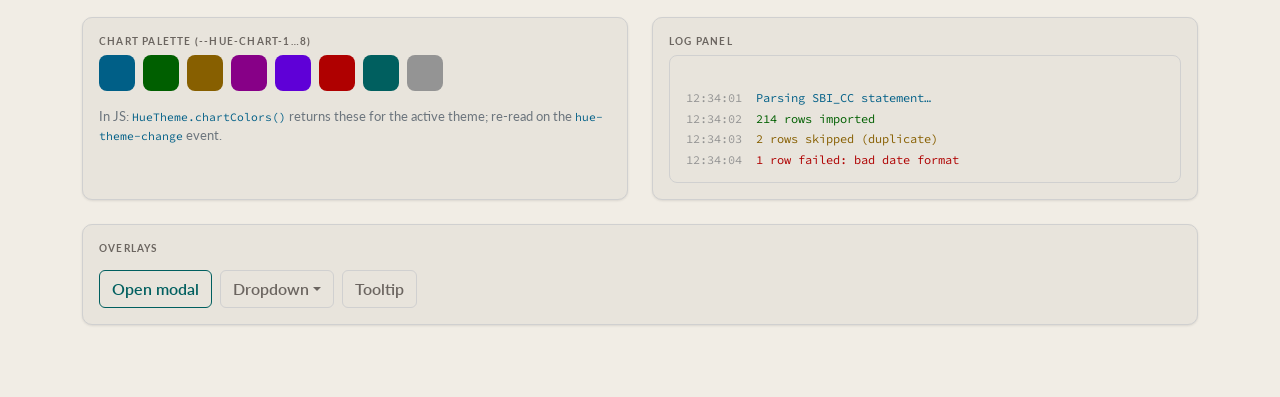
==== commit 5128d827: "Rename to TwinHue — twin themes, one system "hue-design-system" was too generic to stand out; TwinHu" ====
--- a/docs/demo.html
+++ b/docs/demo.html
@@ -3,7 +3,7 @@
 <head>
 <meta charset="UTF-8">
 <meta name="viewport" content="width=device-width, initial-scale=1.0">
-<title>hue-design-system — component gallery</title>
+<title>twinhue-design-system — component gallery</title>
 <script>
   (function(){var s=localStorage.getItem("hue-theme"),d=matchMedia("(prefers-color-scheme: dark)").matches;
   document.documentElement.setAttribute("data-bs-theme",(s==="light"||s==="dark")?s:(d?"dark":"light"));})();
@@ -18,7 +18,7 @@
 
 <nav class="navbar navbar-expand-lg sticky-top" style="background: var(--hue-surface)">
   <div class="container">
-    <a class="navbar-brand" href="#">hue-design-system</a>
+    <a class="navbar-brand" href="#">twinhue-design-system</a>
     <ul class="navbar-nav me-auto">
       <li class="nav-item"><a class="nav-link active" href="#">Dashboard</a></li>
       <li class="nav-item"><a class="nav-link" href="#">Transactions</a></li>
--- a/css/hue.css
+++ b/css/hue.css
@@ -1,8 +1,8 @@
 /*!
- * hue-design-system v1.0.0 (2026-07-14)
+ * twinhue-design-system v1.0.0 (2026-07-14)
  * MorningHue (light) + EveningHue (dark) for Bootstrap 5.3+
  * Load AFTER bootstrap.min.css. Dark mode via <html data-bs-theme="dark">.
- * Source of truth: ~/scripts/hue-design-system — do not hand-edit app copies.
+ * Source of truth: ~/scripts/twinhue-design-system — do not hand-edit app copies.
  */
 
 /* ==========================================================================
